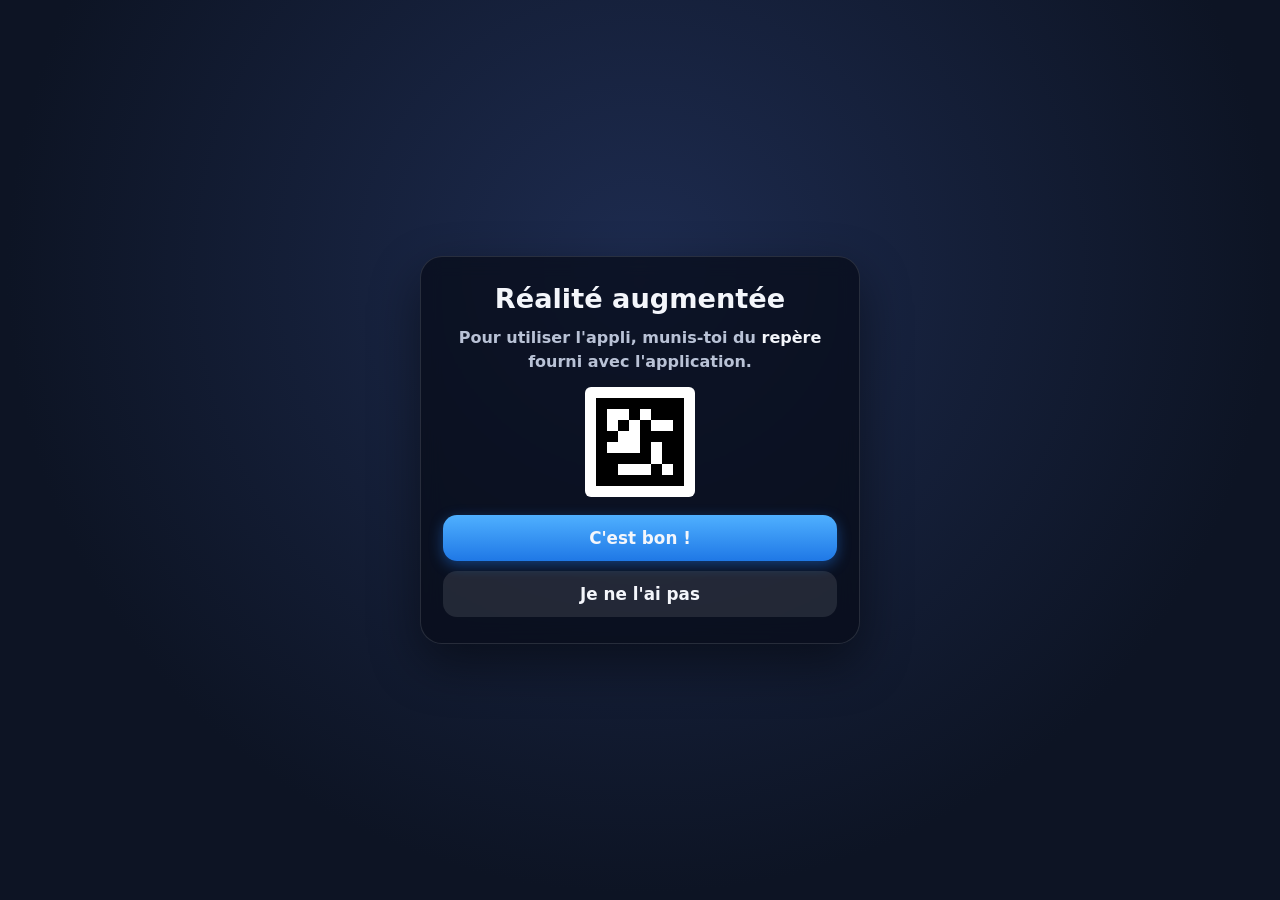
==== index.html @ b296c7d1 "testRealitéV1" ====
<!DOCTYPE html>
<html lang="fr">
<head>
  <meta charset="UTF-8">
  <meta name="viewport" content="width=device-width, initial-scale=1, maximum-scale=1, user-scalable=no, viewport-fit=cover">
  <meta name="theme-color" content="#0d1424">
  <title>Réalité augmentée</title>
  <link rel="stylesheet" href="css/style.css">
  <script type="importmap">{ "imports": { "three": "./lib/three.module.min.js" } }</script>
  <script src="lib/aruco/cv.js"></script>
  <script src="lib/aruco/svd.js"></script>
  <script src="lib/aruco/posit1.js"></script>
  <script src="lib/aruco/aruco.js"></script>
  <script type="module" src="js/app.js"></script>
</head>
<body>

  <!-- ===== Accueil ===== -->
  <section class="screen screen--active" id="screen-home">
    <div class="panel" data-step="welcome">
      <h1>Réalité augmentée</h1>
      <p>Pour utiliser l'appli, munis-toi du <strong>repère</strong> fourni avec l'application.</p>
      <img class="panel__marker" src="repere/repere.png" alt="Le repère : un carré noir et blanc">
      <div class="panel__actions">
        <button class="btn btn--main" data-go="menu">C'est bon !</button>
        <button class="btn" data-step-go="ask">Je ne l'ai pas</button>
      </div>
    </div>

    <div class="panel" data-step="ask" hidden>
      <h2>Pas de repère ?</h2>
      <p>Veux-tu télécharger le repère ?</p>
      <div class="panel__actions">
        <button class="btn btn--main" data-step-go="download">Oui</button>
        <button class="btn" data-step-go="no-download">Non</button>
      </div>
    </div>

    <div class="panel" data-step="download" hidden>
      <h2>Télécharger le repère</h2>
      <div class="panel__actions">
        <a class="btn btn--main" href="repere/repere-a-imprimer.pdf" download>Version à imprimer (PDF)</a>
        <a class="btn" href="repere/repere.png" download>Image (PNG)</a>
      </div>
      <p class="panel__tip">Imprime-le à 100 %, sur papier mat, et pose-le bien à plat.</p>
      <p class="panel__tip"><strong>Astuce :</strong> le repère marche aussi affiché sur un autre écran (le téléphone d'un camarade, un ordinateur…).</p>
      <div class="panel__actions">
        <button class="btn btn--ghost" data-step-go="welcome">Retour</button>
      </div>
    </div>

    <div class="panel" data-step="no-download" hidden>
      <h2>Pas de souci !</h2>
      <p>Demande le repère à ton professeur.</p>
      <p class="panel__tip"><strong>Astuce :</strong> le repère marche aussi affiché sur un autre écran (le téléphone d'un camarade, un ordinateur…).</p>
      <div class="panel__actions">
        <button class="btn btn--ghost" data-step-go="welcome">Retour à l'accueil</button>
      </div>
    </div>
  </section>

  <!-- ===== Choix de la vue ===== -->
  <section class="screen" id="screen-menu">
    <div class="menu">
      <h2>Que veux-tu voir ?</h2>
      <button class="view-btn view-btn--atom" data-view="atom">
        <span class="view-btn__icon" aria-hidden="true">
          <svg viewBox="0 0 64 64"><g fill="none" stroke="currentColor" stroke-width="2.5"><ellipse cx="32" cy="32" rx="28" ry="10"/><ellipse cx="32" cy="32" rx="28" ry="10" transform="rotate(60 32 32)"/><ellipse cx="32" cy="32" rx="28" ry="10" transform="rotate(-60 32 32)"/></g><circle cx="29" cy="30" r="5" fill="#ff2a2a"/><circle cx="35" cy="34" r="5" fill="#1fcf4a"/></svg>
        </span>
        <span class="view-btn__title">Atome</span>
      </button>
      <button class="view-btn view-btn--molecule" data-view="molecule">
        <span class="view-btn__icon" aria-hidden="true">
          <svg viewBox="0 0 64 64"><circle cx="16" cy="22" r="10" fill="#f2f2f2"/><circle cx="48" cy="22" r="10" fill="#f2f2f2"/><circle cx="32" cy="36" r="16" fill="#ff2a2a"/></svg>
        </span>
        <span class="view-btn__title">Molécule</span>
      </button>
      <button class="btn btn--ghost menu__back" data-go="home">← Accueil</button>
    </div>
  </section>

  <!-- ===== Caméra indisponible ===== -->
  <section class="screen" id="screen-camera-error">
    <div class="panel">
      <h2>Caméra indisponible</h2>
      <p id="camera-error-text"></p>
      <div class="panel__actions">
        <button class="btn btn--main" id="camera-retry">Réessayer</button>
        <button class="btn btn--ghost" data-go="menu">Retour au menu</button>
      </div>
    </div>
  </section>

  <!-- ===== Vue en réalité augmentée ===== -->
  <section class="screen screen--ar" id="screen-ar">
    <video class="ar-video" id="ar-video" playsinline muted></video>
    <div class="ar-layer is-hidden" id="ar-layer">
      <canvas class="ar-canvas" id="ar-canvas"></canvas>
      <div class="card" id="ar-card"></div>
    </div>
    <div class="ar-search" id="ar-search">
      <img id="ar-search-img" src="repere/repere.png" alt="">
      <span id="ar-search-text">Montre le repère à la caméra</span>
    </div>
    <div class="ar-top">
      <button class="chip" data-go="menu">← Menu</button>
      <button class="chip" id="camera-switch" hidden>Changer de caméra</button>
    </div>
    <div class="ar-controls" id="ar-controls"></div>
  </section>

</body>
</html>
---- css/style.css ----
:root {
  --bg: #0d1424;
  --ink: #f4f6fb;
  --ink-soft: #b9c2d6;
  --accent: #39a0ff;
  --proton: #ff2a2a;
  --neutron: #1fcf4a;
  --electron: #1e6dff;
  --font: "Segoe UI", system-ui, -apple-system, Roboto, sans-serif;
}

* { box-sizing: border-box; }

html, body {
  margin: 0; height: 100%; overflow: hidden;
  background: var(--bg); color: var(--ink);
  font-family: var(--font); font-weight: 600;
  touch-action: manipulation;              /* pas de zoom au double appui */
  -webkit-user-select: none; user-select: none;
  -webkit-tap-highlight-color: transparent;
  overscroll-behavior: none;
}

button, a.btn { font: inherit; touch-action: manipulation; }

/* ===== Écrans ===== */
.screen {
  position: fixed; inset: 0; display: none;
  align-items: center; justify-content: center;
  padding: 16px;
  background: radial-gradient(ellipse at 50% 30%, #1d2b4f 0%, var(--bg) 70%);
}
.screen--active { display: flex; }

/* ===== Fenêtres (fond sombre transparent) ===== */
.panel {
  width: min(440px, 100%);
  padding: 26px 22px;
  border-radius: 22px;
  background: rgba(8, 12, 24, .72);
  border: 1px solid rgba(255, 255, 255, .12);
  box-shadow: 0 20px 50px rgba(0, 0, 0, .45);
  -webkit-backdrop-filter: blur(10px); backdrop-filter: blur(10px);
  text-align: center;
}
.panel[hidden] { display: none; }
.panel h1, .panel h2 { margin: 0 0 12px; font-weight: 800; }
.panel h1 { font-size: 1.7rem; }
.panel h2 { font-size: 1.35rem; }
.panel p { margin: 0 0 14px; line-height: 1.45; color: var(--ink-soft); }
.panel p strong { color: var(--ink); }
.panel__marker { width: 110px; height: 110px; margin: 4px auto 18px; display: block; border-radius: 6px; }
.panel__tip { font-size: .92rem; }
.panel__actions { display: flex; flex-direction: column; gap: 10px; margin: 6px 0 12px; }
.panel__actions:last-child { margin-bottom: 0; }

.btn {
  display: block; width: 100%;
  padding: 13px 18px; border-radius: 14px; border: none;
  background: rgba(255, 255, 255, .1); color: var(--ink);
  font-size: 1.05rem; font-weight: 700; text-decoration: none; text-align: center;
  cursor: pointer; transition: transform .1s, background .2s;
}
.btn:active { transform: scale(.97); }
.btn--main { background: linear-gradient(180deg, #4fb0ff, #1f78e6); box-shadow: 0 4px 14px rgba(31, 120, 230, .45); }
.btn--ghost { background: transparent; color: var(--ink-soft); }

/* ===== Menu des vues ===== */
.menu { width: min(440px, 100%); display: flex; flex-direction: column; gap: 14px; }
.menu h2 { margin: 0 0 4px; text-align: center; font-size: 1.4rem; font-weight: 800; }
.menu__back { margin-top: 6px; }

.view-btn {
  display: flex; align-items: center; gap: 16px;
  width: 100%; padding: 16px 18px; border-radius: 20px; border: 1px solid rgba(255, 255, 255, .14);
  background: rgba(8, 12, 24, .72); color: var(--ink);
  font-size: 1.3rem; font-weight: 800; text-align: left; cursor: pointer;
  transition: transform .1s;
}
.view-btn:active:not(:disabled) { transform: scale(.97); }
.view-btn__icon { flex: none; width: 56px; height: 56px; color: #8fd4ff; }
.view-btn__icon svg { width: 100%; height: 100%; }
.view-btn--atom { background: linear-gradient(135deg, rgba(30, 109, 255, .35), rgba(8, 12, 24, .72) 70%); }
.view-btn--molecule { background: linear-gradient(135deg, rgba(255, 42, 42, .3), rgba(8, 12, 24, .72) 70%); }
.view-btn--soon { opacity: .55; cursor: default; flex-wrap: wrap; }
.view-btn--soon .view-btn__icon { color: var(--ink-soft); }
.view-btn__soon { margin-left: auto; font-size: .85rem; font-weight: 700; font-style: italic; color: var(--ink-soft); }

/* ===== Vue en réalité augmentée ===== */
.screen--ar { padding: 0; background: #000; }
.ar-video, .ar-layer, .ar-canvas { position: absolute; inset: 0; width: 100%; height: 100%; }
.ar-video { object-fit: cover; }
.ar-layer { transition: opacity .4s; pointer-events: none; }
.ar-layer.is-hidden { opacity: 0; }

.ar-search {
  position: absolute; left: 50%; top: 42%; transform: translate(-50%, -50%);
  display: flex; flex-direction: column; align-items: center; gap: 12px;
  padding: 18px 22px; border-radius: 18px;
  background: rgba(8, 12, 24, .7); text-align: center;
  transition: opacity .3s; pointer-events: none;
}
.ar-search img[hidden] { display: none; }
.ar-search img { width: 64px; height: 64px; border-radius: 4px; animation: search 1.6s ease-in-out infinite; }
.ar-search.is-hidden { opacity: 0; }
@keyframes search { 50% { transform: scale(.85) rotate(-6deg); } }

.ar-top {
  position: absolute; left: 0; right: 0; top: 0;
  display: flex; justify-content: space-between; gap: 8px;
  padding: max(12px, env(safe-area-inset-top)) 12px 0;
}
.chip {
  padding: 9px 14px; border-radius: 999px; border: none;
  background: rgba(8, 12, 24, .7); color: var(--ink);
  font-size: .95rem; font-weight: 700; cursor: pointer;
}
.chip[hidden] { display: none; }

/* Fiche flottante au-dessus de l'atome */
.card {
  position: absolute; left: 0; top: 0;
  min-width: 118px; padding: 8px 14px 9px;
  border-radius: 14px; text-align: center;
  background: rgba(255, 255, 255, .92); color: #14203a;
  box-shadow: 0 6px 18px rgba(0, 0, 0, .35);
  will-change: transform;
}
.card:empty { display: none; }
.card__name { font-size: .95rem; font-weight: 800; white-space: nowrap; }
.card__formula { display: flex; align-items: center; justify-content: center; margin: 2px 0 1px; }
.card__nota { display: flex; flex-direction: column; align-items: flex-end; font-size: .8rem; line-height: 1.05; margin-right: 2px; }
.card__sym { font-size: 2rem; font-weight: 800; line-height: 1; }
.card__charge { align-self: flex-start; font-size: 1rem; font-weight: 800; margin-left: 1px; }
.card__charge--pos { color: #d81f1f; }
.card__charge--neg { color: #1650d8; }
.card__status { font-size: .8rem; font-weight: 700; }
.card__status--ok { color: #1a8a3a; }
.card__status--pos { color: #d81f1f; }
.card__status--neg { color: #1650d8; }
.card__noion { margin-top: 4px; font-size: .95rem; font-weight: 700; font-style: italic; color: #8a93a6; white-space: nowrap; }

/* Formule et nom flottant au-dessus d'une molécule */
.mol-label {
  position: absolute; left: 0; top: 0;
  padding: 6px 12px 7px; border-radius: 12px; text-align: center;
  background: rgba(255, 255, 255, .92); color: #14203a;
  box-shadow: 0 6px 18px rgba(0, 0, 0, .35);
  white-space: nowrap; will-change: transform;
  animation: label-in .3s cubic-bezier(.34, 1.56, .64, 1);
}
.mol-label__formula { font-size: 1.5rem; font-weight: 800; line-height: 1.1; }
.mol-label__name { font-size: .8rem; font-weight: 700; color: #4a5770; }
@keyframes label-in { from { opacity: 0; scale: .6; } }

/* Commandes : ▲ + / nom (nombre) / ▼ − */
.ar-controls {
  position: absolute; left: 0; right: 0; bottom: 0;
  display: flex; justify-content: center; gap: 10px;
  padding: 10px 10px max(14px, env(safe-area-inset-bottom));
  background: linear-gradient(transparent, rgba(0, 0, 0, .45));
}
.ctrl { flex: 1; max-width: 150px; display: flex; flex-direction: column; align-items: center; gap: 6px; }
.ctrl--p { --c: var(--proton); }
.ctrl--n { --c: var(--neutron); }
.ctrl--e { --c: var(--electron); }
.ctrl__label {
  width: 100%; padding: 6px 4px; border-radius: 10px;
  background: rgba(8, 12, 24, .78); border: 2px solid var(--c);
  font-size: .9rem; font-weight: 800; text-align: center; white-space: nowrap;
}
.ctrl__btn {
  position: relative; width: 74px; height: 50px; padding: 0; border: none; cursor: pointer;
  background: linear-gradient(180deg, rgba(255, 255, 255, .45), transparent 55%), var(--c);
  color: #fff; font-size: 1.5rem; font-weight: 900; line-height: 1;
  filter: drop-shadow(0 3px 4px rgba(0, 0, 0, .45));
  transition: transform .08s;
}
.ctrl__btn--up { clip-path: polygon(50% 0, 100% 100%, 0 100%); }
.ctrl__btn--down { clip-path: polygon(0 0, 100% 0, 50% 100%); background: linear-gradient(0deg, rgba(0, 0, 0, .25), transparent 55%), var(--c); }
.ctrl__btn span { position: absolute; left: 0; right: 0; text-shadow: 0 1px 2px rgba(0, 0, 0, .4); }
.ctrl__btn--up span { bottom: 6px; }
.ctrl__btn--down span { top: 4px; }
.ctrl__btn:active:not(:disabled) { transform: scale(.9); }
.ctrl__btn:disabled { opacity: .3; cursor: default; }

@media (max-width: 360px) {
  .ctrl__label { font-size: .78rem; }
  .ctrl__btn { width: 62px; height: 44px; }
}
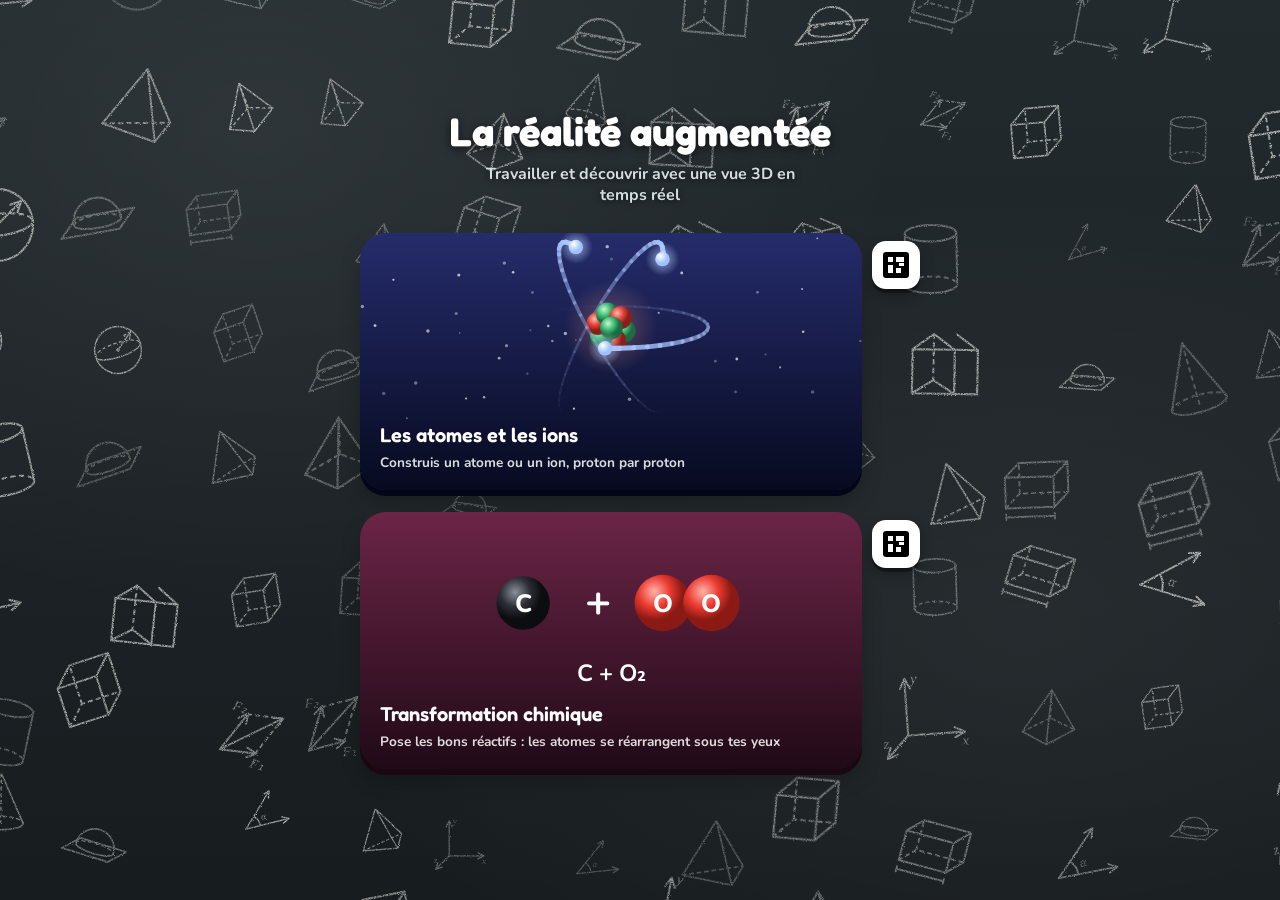
==== commit b1d5ded0: "style" ====
--- a/index.html
+++ b/index.html
@@ -3,8 +3,10 @@
 <head>
   <meta charset="UTF-8">
   <meta name="viewport" content="width=device-width, initial-scale=1, maximum-scale=1, user-scalable=no, viewport-fit=cover">
-  <meta name="theme-color" content="#0d1424">
-  <title>Réalité augmentée</title>
+  <meta name="theme-color" content="#1c2226">
+  <title>La réalité augmentée</title>
+  <link rel="preconnect" href="https://fonts.googleapis.com"><link rel="preconnect" href="https://fonts.gstatic.com" crossorigin>
+  <link href="https://fonts.googleapis.com/css2?family=Fredoka:wght@500;600;700&family=Nunito:wght@600;700;800&display=swap" rel="stylesheet">
   <link rel="stylesheet" href="css/style.css">
   <script type="importmap">{ "imports": { "three": "./lib/three.module.min.js" } }</script>
   <script src="lib/aruco/cv.js"></script>
@@ -12,70 +14,69 @@
   <script src="lib/aruco/posit1.js"></script>
   <script src="lib/aruco/aruco.js"></script>
   <script type="module" src="js/app.js"></script>
+  <script src="js/home.js" defer></script>
 </head>
 <body>
 
-  <!-- ===== Accueil ===== -->
-  <section class="screen screen--active" id="screen-home">
-    <div class="panel" data-step="welcome">
-      <h1>Réalité augmentée</h1>
-      <p>Pour utiliser l'appli, munis-toi du <strong>repère</strong> fourni avec l'application.</p>
-      <img class="panel__marker" src="repere/repere.png" alt="Le repère : un carré noir et blanc">
-      <div class="panel__actions">
-        <button class="btn btn--main" data-go="menu">C'est bon !</button>
-        <button class="btn" data-step-go="ask">Je ne l'ai pas</button>
+  <!-- ===== Accueil : choix du module ===== -->
+  <section class="screen screen--home screen--active" id="screen-home">
+    <div id="home-bg" aria-hidden="true"></div>
+    <div class="home-in">
+      <h1 class="app-title">La réalité augmentée</h1>
+      <p class="app-subtitle">Travailler et découvrir avec une vue 3D en temps réel</p>
+
+      <div class="module">
+      <!-- Module 1 : atome de lithium animé (repris de la carte « tailles » de Diverses Questions Scientifiques) -->
+      <button type="button" class="q-card q-card--atom" data-view="atom">
+        <svg class="q-card__art" viewBox="0 0 320 120" aria-hidden="true">
+          <defs>
+            <radialGradient id="g-p" cx=".35" cy=".3"><stop offset="0" stop-color="#ffb9b0"/><stop offset=".55" stop-color="#e2453b"/><stop offset="1" stop-color="#8a1f1a"/></radialGradient>
+            <radialGradient id="g-n" cx=".35" cy=".3"><stop offset="0" stop-color="#c9f5da"/><stop offset=".55" stop-color="#3fbf74"/><stop offset="1" stop-color="#1c6b42"/></radialGradient>
+            <radialGradient id="g-e" cx=".35" cy=".3"><stop offset="0" stop-color="#fff"/><stop offset="1" stop-color="#9fc2ff"/></radialGradient>
+            <radialGradient id="g-eh"><stop offset="0" stop-color="#bcd4ff" stop-opacity=".7"/><stop offset="1" stop-color="#bcd4ff" stop-opacity="0"/></radialGradient>
+            <radialGradient id="g-nh"><stop offset="0" stop-color="#ff9c84" stop-opacity=".35"/><stop offset="1" stop-color="#ff9c84" stop-opacity="0"/></radialGradient>
+          </defs>
+          <g id="atom-stars" fill="#fff"></g>
+          <g transform="translate(160 60) scale(1.35) translate(-84 -60)">
+            <circle cx="84" cy="60" r="22" fill="url(#g-nh)"/>
+            <g id="orb-back" fill="none" stroke="#a9c6ff" stroke-linecap="round"></g>
+            <g id="el-back"></g>
+            <g><circle cx="90.2" cy="61.7" r="5.4" fill="url(#g-n)"/><circle cx="85.7" cy="66.2" r="5.4" fill="url(#g-p)"/><circle cx="79.5" cy="64.5" r="5.4" fill="url(#g-n)"/><circle cx="77.8" cy="58.3" r="5.4" fill="url(#g-p)"/><circle cx="82.3" cy="53.8" r="5.4" fill="url(#g-n)"/><circle cx="88.5" cy="55.5" r="5.4" fill="url(#g-p)"/><circle cx="84.2" cy="60.4" r="5.4" fill="url(#g-n)"/></g>
+            <g id="orb-front" fill="none" stroke="#a9c6ff" stroke-linecap="round"></g>
+            <g id="el-front"></g>
+          </g>
+        </svg>
+        <span class="q-card__title">Les atomes et les ions</span>
+        <span class="q-card__sub">Construis un atome ou un ion, proton par proton</span>
+      </button>
+        <a class="dl-btn" href="repere/repere-a-imprimer.pdf" download title="Télécharger le repère" aria-label="Télécharger le repère"><svg viewBox="0 0 32 32" aria-hidden="true"><rect x="3" y="3" width="26" height="26" rx="3" fill="#000"/><g fill="#fff"><rect x="8" y="8" width="5" height="5"/><rect x="16" y="8" width="8" height="5"/><rect x="8" y="16" width="5" height="8"/><rect x="16" y="19" width="5" height="5"/><rect x="19" y="14" width="5" height="3"/></g></svg></a>
       </div>
-    </div>
 
-    <div class="panel" data-step="ask" hidden>
-      <h2>Pas de repère ?</h2>
-      <p>Veux-tu télécharger le repère ?</p>
-      <div class="panel__actions">
-        <button class="btn btn--main" data-step-go="download">Oui</button>
-        <button class="btn" data-step-go="no-download">Non</button>
+
+      <div class="module">
+      <!-- Module 2 : CO₂ qui se défait en C + O₂, puis se refait (3 s dans chaque sens) -->
+      <button type="button" class="q-card q-card--reaction" data-view="reaction">
+        <svg class="q-card__art" viewBox="0 0 320 120" aria-hidden="true">
+          <defs>
+            <radialGradient id="g-c" cx=".35" cy=".3"><stop offset="0" stop-color="#8a8f99"/><stop offset=".55" stop-color="#2c2f36"/><stop offset="1" stop-color="#0c0d10"/></radialGradient>
+            <radialGradient id="g-o" cx=".35" cy=".3"><stop offset="0" stop-color="#ffb3ab"/><stop offset=".55" stop-color="#ec3a30"/><stop offset="1" stop-color="#8c1a14"/></radialGradient>
+            <radialGradient id="g-glow"><stop offset="0" stop-color="#ffe2a8" stop-opacity=".45"/><stop offset="1" stop-color="#ffe2a8" stop-opacity="0"/></radialGradient>
+          </defs>
+          <circle id="rx-glow" cx="160" cy="58" r="70" fill="url(#g-glow)" opacity="0"/>
+          <text id="rx-plus" x="152" y="66" fill="#fff" font-size="28" font-weight="700" text-anchor="middle" opacity="0">+</text>
+          <g id="rx-atoms">
+            <g id="rx-c"><circle r="17" fill="url(#g-c)"/><text y="6" fill="#fff" font-size="16" font-weight="800" text-anchor="middle">C</text></g>
+            <g id="rx-o1"><circle r="18" fill="url(#g-o)"/><text y="6" fill="#fff" font-size="16" font-weight="800" text-anchor="middle">O</text></g>
+            <g id="rx-o2"><circle r="18" fill="url(#g-o)"/><text y="6" fill="#fff" font-size="16" font-weight="800" text-anchor="middle">O</text></g>
+          </g>
+          <text id="rx-left" x="160" y="108" fill="#fff" font-size="15" font-weight="700" text-anchor="middle">CO₂</text>
+          <text id="rx-right" x="160" y="108" fill="#fff" font-size="15" font-weight="700" text-anchor="middle" opacity="0">C + O₂</text>
+        </svg>
+        <span class="q-card__title">Transformation chimique</span>
+        <span class="q-card__sub">Pose les bons réactifs : les atomes se réarrangent sous tes yeux</span>
+      </button>
+        <a class="dl-btn" href="repere/reperes-reactifs.pdf" download title="Télécharger les repères des réactifs" aria-label="Télécharger les repères des réactifs"><svg viewBox="0 0 32 32" aria-hidden="true"><rect x="3" y="3" width="26" height="26" rx="3" fill="#000"/><g fill="#fff"><rect x="8" y="8" width="5" height="5"/><rect x="16" y="8" width="8" height="5"/><rect x="8" y="16" width="5" height="8"/><rect x="16" y="19" width="5" height="5"/><rect x="19" y="14" width="5" height="3"/></g></svg></a>
       </div>
-    </div>
-
-    <div class="panel" data-step="download" hidden>
-      <h2>Télécharger le repère</h2>
-      <div class="panel__actions">
-        <a class="btn btn--main" href="repere/repere-a-imprimer.pdf" download>Version à imprimer (PDF)</a>
-        <a class="btn" href="repere/repere.png" download>Image (PNG)</a>
-      </div>
-      <p class="panel__tip">Imprime-le à 100 %, sur papier mat, et pose-le bien à plat.</p>
-      <p class="panel__tip"><strong>Astuce :</strong> le repère marche aussi affiché sur un autre écran (le téléphone d'un camarade, un ordinateur…).</p>
-      <div class="panel__actions">
-        <button class="btn btn--ghost" data-step-go="welcome">Retour</button>
-      </div>
-    </div>
-
-    <div class="panel" data-step="no-download" hidden>
-      <h2>Pas de souci !</h2>
-      <p>Demande le repère à ton professeur.</p>
-      <p class="panel__tip"><strong>Astuce :</strong> le repère marche aussi affiché sur un autre écran (le téléphone d'un camarade, un ordinateur…).</p>
-      <div class="panel__actions">
-        <button class="btn btn--ghost" data-step-go="welcome">Retour à l'accueil</button>
-      </div>
-    </div>
-  </section>
-
-  <!-- ===== Choix de la vue ===== -->
-  <section class="screen" id="screen-menu">
-    <div class="menu">
-      <h2>Que veux-tu voir ?</h2>
-      <button class="view-btn view-btn--atom" data-view="atom">
-        <span class="view-btn__icon" aria-hidden="true">
-          <svg viewBox="0 0 64 64"><g fill="none" stroke="currentColor" stroke-width="2.5"><ellipse cx="32" cy="32" rx="28" ry="10"/><ellipse cx="32" cy="32" rx="28" ry="10" transform="rotate(60 32 32)"/><ellipse cx="32" cy="32" rx="28" ry="10" transform="rotate(-60 32 32)"/></g><circle cx="29" cy="30" r="5" fill="#ff2a2a"/><circle cx="35" cy="34" r="5" fill="#1fcf4a"/></svg>
-        </span>
-        <span class="view-btn__title">Atome</span>
-      </button>
-      <button class="view-btn view-btn--molecule" data-view="molecule">
-        <span class="view-btn__icon" aria-hidden="true">
-          <svg viewBox="0 0 64 64"><circle cx="16" cy="22" r="10" fill="#f2f2f2"/><circle cx="48" cy="22" r="10" fill="#f2f2f2"/><circle cx="32" cy="36" r="16" fill="#ff2a2a"/></svg>
-        </span>
-        <span class="view-btn__title">Molécule</span>
-      </button>
-      <button class="btn btn--ghost menu__back" data-go="home">← Accueil</button>
     </div>
   </section>
 
@@ -86,7 +87,7 @@
       <p id="camera-error-text"></p>
       <div class="panel__actions">
         <button class="btn btn--main" id="camera-retry">Réessayer</button>
-        <button class="btn btn--ghost" data-go="menu">Retour au menu</button>
+        <button class="btn btn--ghost" data-go="home">Retour à l'accueil</button>
       </div>
     </div>
   </section>
@@ -101,9 +102,10 @@
     <div class="ar-search" id="ar-search">
       <img id="ar-search-img" src="repere/repere.png" alt="">
       <span id="ar-search-text">Montre le repère à la caméra</span>
+      <a id="ar-search-link" href="repere/repere-a-imprimer.pdf" download hidden>Pas de repère ? Télécharge-le ici</a>
     </div>
     <div class="ar-top">
-      <button class="chip" data-go="menu">← Menu</button>
+      <button class="chip" data-go="home">← Accueil</button>
       <button class="chip" id="camera-switch" hidden>Changer de caméra</button>
     </div>
     <div class="ar-controls" id="ar-controls"></div>
--- a/css/style.css
+++ b/css/style.css
@@ -3,14 +3,18 @@
   --ink: #f4f6fb;
   --ink-soft: #b9c2d6;
   --accent: #39a0ff;
-  --proton: #ff2a2a;
-  --neutron: #1fcf4a;
-  --electron: #1e6dff;
-  --font: "Segoe UI", system-ui, -apple-system, Roboto, sans-serif;
+  /* pastels des particules, comme dans « Les Bases de la chimie » */
+  --proton: linear-gradient(160deg, #F58A87, #E0554F);
+  --neutron: linear-gradient(160deg, #7ED3A3, #43A874);
+  --electron: linear-gradient(160deg, #8FA9F0, #5677D9);
+  --font-display: 'Fredoka', 'Nunito', system-ui, sans-serif;
+  --font: 'Nunito', system-ui, -apple-system, 'Segoe UI', sans-serif;
+  --radius-lg: 26px;
 }
 
 * { box-sizing: border-box; }
 
+html { -webkit-text-size-adjust: 100%; text-size-adjust: 100%; }   /* pas de texte agrandi en paysage */
 html, body {
   margin: 0; height: 100%; overflow: hidden;
   background: var(--bg); color: var(--ink);
@@ -65,26 +69,50 @@
 .btn--main { background: linear-gradient(180deg, #4fb0ff, #1f78e6); box-shadow: 0 4px 14px rgba(31, 120, 230, .45); }
 .btn--ghost { background: transparent; color: var(--ink-soft); }
 
-/* ===== Menu des vues ===== */
-.menu { width: min(440px, 100%); display: flex; flex-direction: column; gap: 14px; }
-.menu h2 { margin: 0 0 4px; text-align: center; font-size: 1.4rem; font-weight: 800; }
-.menu__back { margin-top: 6px; }
-
-.view-btn {
-  display: flex; align-items: center; gap: 16px;
-  width: 100%; padding: 16px 18px; border-radius: 20px; border: 1px solid rgba(255, 255, 255, .14);
-  background: rgba(8, 12, 24, .72); color: var(--ink);
-  font-size: 1.3rem; font-weight: 800; text-align: left; cursor: pointer;
-  transition: transform .1s;
-}
-.view-btn:active:not(:disabled) { transform: scale(.97); }
-.view-btn__icon { flex: none; width: 56px; height: 56px; color: #8fd4ff; }
-.view-btn__icon svg { width: 100%; height: 100%; }
-.view-btn--atom { background: linear-gradient(135deg, rgba(30, 109, 255, .35), rgba(8, 12, 24, .72) 70%); }
-.view-btn--molecule { background: linear-gradient(135deg, rgba(255, 42, 42, .3), rgba(8, 12, 24, .72) 70%); }
-.view-btn--soon { opacity: .55; cursor: default; flex-wrap: wrap; }
-.view-btn--soon .view-btn__icon { color: var(--ink-soft); }
-.view-btn__soon { margin-left: auto; font-size: .85rem; font-weight: 700; font-style: italic; color: var(--ink-soft); }
+/* ===== Accueil (même présentation que les autres applis) : tableau noir couvert de figures à la craie, une carte par module ===== */
+.screen--home {
+  align-items: flex-start; overflow: auto;
+  padding: calc(18px + env(safe-area-inset-top, 0px)) 16px calc(32px + env(safe-area-inset-bottom, 0px));
+  background:
+    radial-gradient(ellipse at 20% 15%, rgba(255, 255, 255, .06), transparent 45%),
+    radial-gradient(ellipse at 80% 70%, rgba(255, 255, 255, .05), transparent 50%),
+    linear-gradient(180deg, #232a2e, #171c1f);
+  -webkit-user-select: none; user-select: none;
+}
+#home-bg { position: fixed; inset: 0; overflow: hidden; pointer-events: none; }
+#home-bg svg { display: block; }
+#home-bg .v { marker-end: url(#arrow); }
+#home-bg text { fill: #f4f4ee; stroke: none; font: italic 15px Georgia, 'Times New Roman', serif; }
+.home-in { position: relative; width: 100%; max-width: 560px; margin: auto 0; }
+.app-title {
+  font-family: var(--font-display); font-weight: 700; font-size: clamp(1.8rem, 7vw, 2.5rem); line-height: 1.12;
+  text-align: center; margin: 14px 0 10px; color: #fff; text-shadow: 0 2px 10px rgba(0, 0, 0, .6);
+}
+.app-subtitle { text-align: center; color: #D5DDE2; font-weight: 700; font-size: 1rem; line-height: 1.35; margin: 0 auto 26px; max-width: 34ch; text-shadow: 0 1px 6px rgba(0, 0, 0, .7); }
+/* Un module = sa carte + à côté, un petit bouton pour télécharger ses repères */
+.module { display: flex; align-items: flex-start; gap: 10px; margin: 0 0 22px; }
+.module .q-card { flex: 1; min-width: 0; margin: 0; }
+.dl-btn {
+  flex: none; display: grid; place-items: center; width: 48px; height: 48px; margin-top: 8px;
+  border-radius: 14px; background: #fff; box-shadow: 0 4px 0 rgba(0, 0, 0, .35), 0 6px 14px rgba(0, 0, 0, .3);
+  transition: transform .12s, box-shadow .12s;
+}
+.dl-btn svg { width: 32px; height: 32px; }
+.dl-btn:active { transform: translateY(3px); box-shadow: 0 1px 0 rgba(0, 0, 0, .35), 0 3px 8px rgba(0, 0, 0, .3); }
+.dl-btn:focus-visible { outline: 3px solid #fff; outline-offset: 3px; }
+.q-card {
+  display: flex; flex-direction: column; align-items: stretch; width: 100%; margin: 0 0 22px; padding: 0 0 18px;
+  border: none; border-radius: var(--radius-lg); overflow: hidden; text-align: left; color: #fff; cursor: pointer;
+  font-family: var(--font); box-shadow: 0 6px 0 var(--c-dark), 0 12px 20px rgba(0, 0, 0, .22);
+  transition: transform .12s, box-shadow .12s;
+}
+.q-card:active { transform: translateY(4px); box-shadow: 0 2px 0 var(--c-dark), 0 6px 12px rgba(0, 0, 0, .22); }
+.q-card:focus-visible { outline: 3px solid #1F2D6B; outline-offset: 3px; }
+.q-card__art { display: block; width: 100%; height: auto; }
+.q-card__title { padding: 2px 20px 0; font-family: var(--font-display); font-size: 1.25rem; font-weight: 600; line-height: 1.2; }
+.q-card__sub { padding: 6px 20px 0; font-size: .85rem; font-weight: 700; opacity: .85; }
+.q-card--atom { --c-dark: #04051a; background: linear-gradient(180deg, #252c6b, #070a1f); }
+.q-card--reaction { --c-dark: #1a0710; background: linear-gradient(180deg, #6b2546, #200a17); }
 
 /* ===== Vue en réalité augmentée ===== */
 .screen--ar { padding: 0; background: #000; }
@@ -100,7 +128,9 @@
   background: rgba(8, 12, 24, .7); text-align: center;
   transition: opacity .3s; pointer-events: none;
 }
-.ar-search img[hidden] { display: none; }
+.ar-search img[hidden], .ar-search a[hidden] { display: none; }
+.ar-search a { pointer-events: auto; color: #9fd0ff; font-size: .9rem; font-weight: 700; }
+.ar-search.is-hidden a { pointer-events: none; }
 .ar-search img { width: 64px; height: 64px; border-radius: 4px; animation: search 1.6s ease-in-out infinite; }
 .ar-search.is-hidden { opacity: 0; }
 @keyframes search { 50% { transform: scale(.85) rotate(-6deg); } }
@@ -108,10 +138,11 @@
 .ar-top {
   position: absolute; left: 0; right: 0; top: 0;
   display: flex; justify-content: space-between; gap: 8px;
-  padding: max(12px, env(safe-area-inset-top)) 12px 0;
+  /* un peu plus bas que le bord : la barre repliée du navigateur capte les touchers tout en haut */
+  padding: calc(max(12px, env(safe-area-inset-top)) + 10px) 12px 0;
 }
 .chip {
-  padding: 9px 14px; border-radius: 999px; border: none;
+  padding: 11px 16px; border-radius: 999px; border: none;
   background: rgba(8, 12, 24, .7); color: var(--ink);
   font-size: .95rem; font-weight: 700; cursor: pointer;
 }
@@ -140,6 +171,16 @@
 .card__status--neg { color: #1650d8; }
 .card__noion { margin-top: 4px; font-size: .95rem; font-weight: 700; font-style: italic; color: #8a93a6; white-space: nowrap; }
 
+/* Message du mode libre (module Transformation chimique) */
+.ar-hint {
+  position: absolute; left: 50%; bottom: max(24px, env(safe-area-inset-bottom));
+  transform: translateX(-50%); width: max-content; max-width: calc(100% - 32px);
+  padding: 9px 14px; border-radius: 14px; text-align: center;
+  background: rgba(8, 12, 24, .72); color: var(--ink); font-size: .85rem;
+}
+.ar-hint[hidden] { display: none; }
+.screen--ar { touch-action: none; }   /* glisser le doigt fait tourner la molécule, pas la page */
+
 /* Formule et nom flottant au-dessus d'une molécule */
 .mol-label {
   position: absolute; left: 0; top: 0;
@@ -151,7 +192,23 @@
 }
 .mol-label__formula { font-size: 1.5rem; font-weight: 800; line-height: 1.1; }
 .mol-label__name { font-size: .8rem; font-weight: 700; color: #4a5770; }
+.mol-label[hidden] { display: none; }
+.mol-label--small { padding: 3px 9px 4px; border-radius: 9px; font-size: 1rem; font-weight: 800; background: rgba(255, 255, 255, .85); }
 @keyframes label-in { from { opacity: 0; scale: .6; } }
+
+/* Bandeau du module « Transformation chimique » */
+.rx-banner {
+  position: absolute; left: 50%; top: calc(max(12px, env(safe-area-inset-top)) + 64px);
+  transform: translateX(-50%); width: max-content; max-width: calc(100% - 32px);
+  padding: 10px 18px; border-radius: 16px; text-align: center;
+  font-family: var(--font-display); font-size: 1.15rem; font-weight: 600; color: #fff;
+  box-shadow: 0 4px 0 rgba(0, 0, 0, .2), 0 8px 18px rgba(0, 0, 0, .3);
+  animation: label-in .35s cubic-bezier(.34, 1.56, .64, 1);
+}
+.rx-banner[hidden] { display: none; }
+.rx-banner--ok { background: linear-gradient(160deg, #7ED3A3, #3E9F6C); }
+.rx-banner--ko { background: linear-gradient(160deg, #F58A87, #D2443E); }
+.rx-banner--info { background: rgba(8, 12, 24, .72); font-family: var(--font); font-size: .95rem; font-weight: 700; }
 
 /* Commandes : ▲ + / nom (nombre) / ▼ − */
 .ar-controls {
@@ -164,21 +221,23 @@
 .ctrl--p { --c: var(--proton); }
 .ctrl--n { --c: var(--neutron); }
 .ctrl--e { --c: var(--electron); }
+/* boutons pastel arrondis, comme les boutons « + Proton » de « Les Bases de la chimie » */
 .ctrl__label {
-  width: 100%; padding: 6px 4px; border-radius: 10px;
-  background: rgba(8, 12, 24, .78); border: 2px solid var(--c);
-  font-size: .9rem; font-weight: 800; text-align: center; white-space: nowrap;
+  width: 100%; padding: 8px 4px; border-radius: 999px;
+  background: var(--c); color: #fff;
+  font-size: .92rem; font-weight: 800; text-align: center; white-space: nowrap;
+  box-shadow: 0 4px 0 rgba(0, 0, 0, .2); text-shadow: 0 1px 1px rgba(0, 0, 0, .2);
 }
 .ctrl__btn {
-  position: relative; width: 74px; height: 50px; padding: 0; border: none; cursor: pointer;
-  background: linear-gradient(180deg, rgba(255, 255, 255, .45), transparent 55%), var(--c);
-  color: #fff; font-size: 1.5rem; font-weight: 900; line-height: 1;
-  filter: drop-shadow(0 3px 4px rgba(0, 0, 0, .45));
+  position: relative; width: 74px; height: 48px; padding: 0; border: none; cursor: pointer;
+  background: linear-gradient(180deg, rgba(255, 255, 255, .3), transparent 60%), var(--c);
+  color: #fff; font-size: 1.5rem; font-weight: 800; line-height: 1;
+  filter: drop-shadow(0 3px 0 rgba(0, 0, 0, .2));
   transition: transform .08s;
 }
-.ctrl__btn--up { clip-path: polygon(50% 0, 100% 100%, 0 100%); }
-.ctrl__btn--down { clip-path: polygon(0 0, 100% 0, 50% 100%); background: linear-gradient(0deg, rgba(0, 0, 0, .25), transparent 55%), var(--c); }
-.ctrl__btn span { position: absolute; left: 0; right: 0; text-shadow: 0 1px 2px rgba(0, 0, 0, .4); }
+.ctrl__btn--up { clip-path: polygon(50% 0, 100% 100%, 0 100%); border-radius: 0; }
+.ctrl__btn--down { clip-path: polygon(0 0, 100% 0, 50% 100%); }
+.ctrl__btn span { position: absolute; left: 0; right: 0; text-shadow: 0 1px 1px rgba(0, 0, 0, .25); }
 .ctrl__btn--up span { bottom: 6px; }
 .ctrl__btn--down span { top: 4px; }
 .ctrl__btn:active:not(:disabled) { transform: scale(.9); }
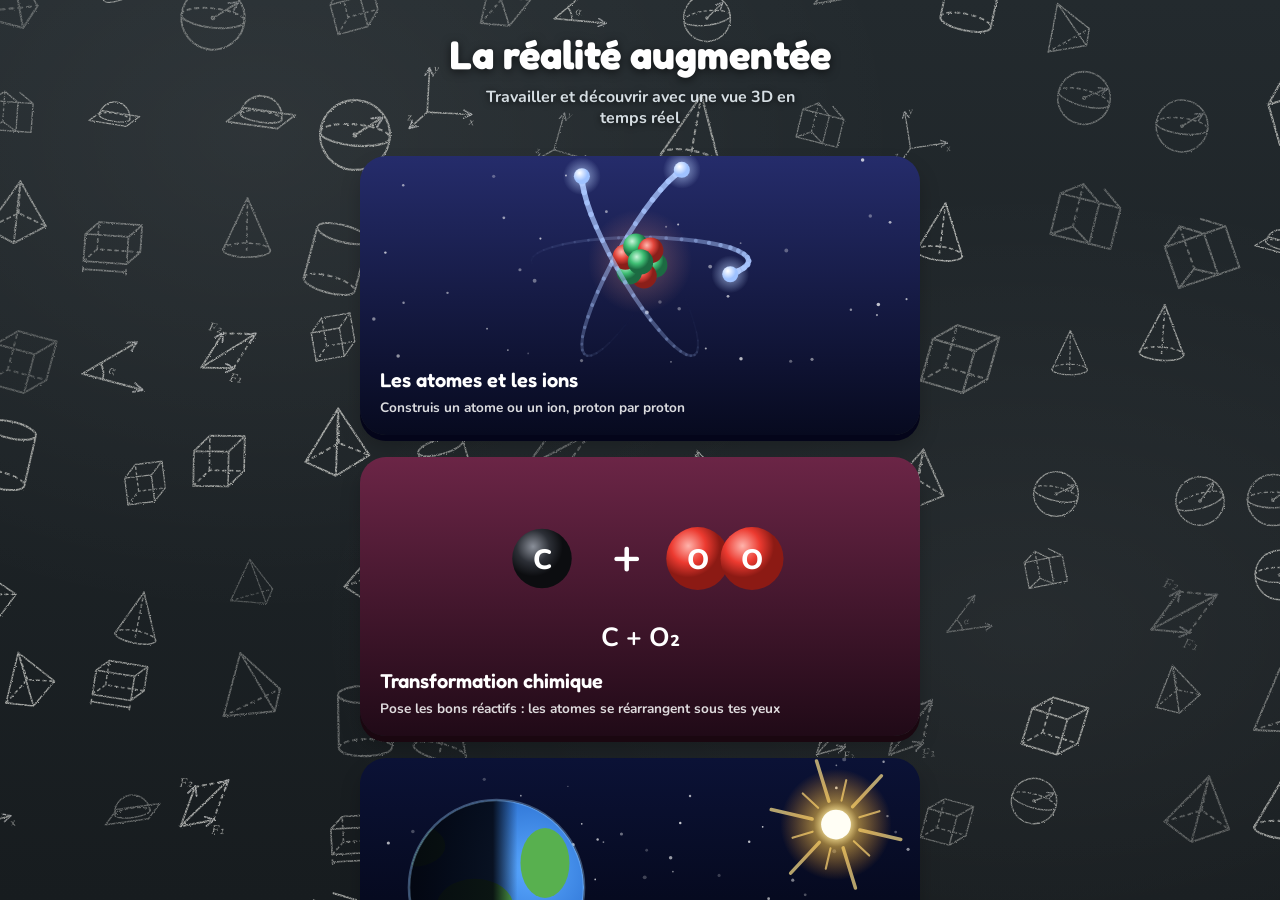
==== commit 77fc4b87: "3D" ====
--- a/index.html
+++ b/index.html
@@ -49,7 +49,6 @@
         <span class="q-card__title">Les atomes et les ions</span>
         <span class="q-card__sub">Construis un atome ou un ion, proton par proton</span>
       </button>
-        <a class="dl-btn" href="repere/repere-a-imprimer.pdf" download title="Télécharger le repère" aria-label="Télécharger le repère"><svg viewBox="0 0 32 32" aria-hidden="true"><rect x="3" y="3" width="26" height="26" rx="3" fill="#000"/><g fill="#fff"><rect x="8" y="8" width="5" height="5"/><rect x="16" y="8" width="8" height="5"/><rect x="8" y="16" width="5" height="8"/><rect x="16" y="19" width="5" height="5"/><rect x="19" y="14" width="5" height="3"/></g></svg></a>
       </div>
 
 
@@ -75,7 +74,47 @@
         <span class="q-card__title">Transformation chimique</span>
         <span class="q-card__sub">Pose les bons réactifs : les atomes se réarrangent sous tes yeux</span>
       </button>
-        <a class="dl-btn" href="repere/reperes-reactifs.pdf" download title="Télécharger les repères des réactifs" aria-label="Télécharger les repères des réactifs"><svg viewBox="0 0 32 32" aria-hidden="true"><rect x="3" y="3" width="26" height="26" rx="3" fill="#000"/><g fill="#fff"><rect x="8" y="8" width="5" height="5"/><rect x="16" y="8" width="8" height="5"/><rect x="8" y="16" width="5" height="8"/><rect x="16" y="19" width="5" height="5"/><rect x="19" y="14" width="5" height="3"/></g></svg></a>
+      </div>
+
+      <!-- Module 3 : la Terre au premier plan, éclairée seulement côté Soleil ; le Soleil brille au loin à droite -->
+      <div class="module">
+      <button type="button" class="q-card q-card--sky" data-view="sky">
+        <svg class="q-card__art" viewBox="0 0 320 120" aria-hidden="true">
+          <defs>
+            <radialGradient id="g-sun" cx=".5" cy=".5" r=".5"><stop offset="0" stop-color="#fffdf0"/><stop offset=".18" stop-color="#fff2b0"/><stop offset=".4" stop-color="#ffc94d" stop-opacity=".55"/><stop offset="1" stop-color="#ff9a1f" stop-opacity="0"/></radialGradient>
+            <radialGradient id="g-ocean" cx=".7" cy=".4" r=".8"><stop offset="0" stop-color="#5aa8ff"/><stop offset=".6" stop-color="#2a6fd0"/><stop offset="1" stop-color="#143c80"/></radialGradient>
+            <linearGradient id="g-night" x1="0" y1="0" x2="1" y2="0"><stop offset="0" stop-color="#02040c" stop-opacity=".96"/><stop offset=".48" stop-color="#02040c" stop-opacity=".9"/><stop offset=".62" stop-color="#02040c" stop-opacity="0"/></linearGradient>
+            <clipPath id="c-earth"><circle cx="78" cy="74" r="50"/></clipPath>
+          </defs>
+          <g id="sky-stars" fill="#fff"></g>
+          <g id="sun-rays" transform="translate(272 38)" stroke="#ffe38a" stroke-linecap="round" opacity=".7"></g>
+          <circle id="sun-glow" cx="272" cy="38" r="34" fill="url(#g-sun)"/>
+          <circle cx="272" cy="38" r="8.5" fill="#fffef5"/>
+          <g clip-path="url(#c-earth)">
+            <circle cx="78" cy="74" r="50" fill="url(#g-ocean)"/>
+            <g id="earth-land" fill="#58b04f"></g>
+            <circle cx="78" cy="74" r="50" fill="url(#g-night)"/>
+          </g>
+          <circle cx="78" cy="74" r="50" fill="none" stroke="#9fd0ff" stroke-opacity=".35" stroke-width="1.5"/>
+        </svg>
+        <span class="q-card__title">Système Soleil/Terre/Lune</span>
+        <span class="q-card__sub">Les phases de la Lune et les éclipses</span>
+      </button>
+      </div>
+
+      <!-- Module 4 : voiture vue de dessus qui laisse ses clichés derrière elle, puis tout s'efface en fondu -->
+      <div class="module">
+      <button type="button" class="q-card q-card--chrono" data-view="chrono">
+        <svg class="q-card__art" viewBox="0 0 320 120" aria-hidden="true">
+          <rect x="0" y="40" width="320" height="44" fill="#3a4148"/>
+          <path d="M0 41H320M0 83H320" stroke="#e8e8e8" stroke-width="2"/>
+          <path d="M0 62H320" stroke="#f2d84b" stroke-width="2" stroke-dasharray="14 10"/>
+          <g id="chrono-ghosts"></g>
+          <g id="chrono-car"></g>
+        </svg>
+        <span class="q-card__title">Chronophotographie</span>
+        <span class="q-card__sub">Les positions d'un objet à intervalles de temps réguliers</span>
+      </button>
       </div>
     </div>
   </section>
@@ -102,13 +141,27 @@
     <div class="ar-search" id="ar-search">
       <img id="ar-search-img" src="repere/repere.png" alt="">
       <span id="ar-search-text">Montre le repère à la caméra</span>
-      <a id="ar-search-link" href="repere/repere-a-imprimer.pdf" download hidden>Pas de repère ? Télécharge-le ici</a>
+      <button type="button" class="ar-search__link" id="ar-search-link">Pas de repère ? Affiche-le ici</button>
     </div>
     <div class="ar-top">
       <button class="chip" data-go="home">← Accueil</button>
       <button class="chip" id="camera-switch" hidden>Changer de caméra</button>
     </div>
     <div class="ar-controls" id="ar-controls"></div>
+
+    <!-- Repères à montrer ou à imprimer : fenêtre dans l'appli, avec de quoi la fermer -->
+    <div class="marker-viewer" id="marker-viewer" hidden>
+      <div class="marker-viewer__box">
+        <div class="marker-viewer__head">
+          <h2 id="mv-title"></h2>
+          <button type="button" class="marker-viewer__close" id="mv-close" aria-label="Fermer">✕</button>
+        </div>
+        <p class="marker-viewer__tip" id="mv-tip"></p>
+        <div class="marker-viewer__pages" id="mv-pages"></div>
+        <a class="btn btn--main" id="mv-pdf" target="_blank" rel="noopener">Ouvrir le PDF à imprimer</a>
+        <button type="button" class="btn btn--ghost" id="mv-back">Fermer</button>
+      </div>
+    </div>
   </section>
 
 </body>
--- a/css/style.css
+++ b/css/style.css
@@ -89,17 +89,9 @@
   text-align: center; margin: 14px 0 10px; color: #fff; text-shadow: 0 2px 10px rgba(0, 0, 0, .6);
 }
 .app-subtitle { text-align: center; color: #D5DDE2; font-weight: 700; font-size: 1rem; line-height: 1.35; margin: 0 auto 26px; max-width: 34ch; text-shadow: 0 1px 6px rgba(0, 0, 0, .7); }
-/* Un module = sa carte + à côté, un petit bouton pour télécharger ses repères */
-.module { display: flex; align-items: flex-start; gap: 10px; margin: 0 0 22px; }
-.module .q-card { flex: 1; min-width: 0; margin: 0; }
-.dl-btn {
-  flex: none; display: grid; place-items: center; width: 48px; height: 48px; margin-top: 8px;
-  border-radius: 14px; background: #fff; box-shadow: 0 4px 0 rgba(0, 0, 0, .35), 0 6px 14px rgba(0, 0, 0, .3);
-  transition: transform .12s, box-shadow .12s;
-}
-.dl-btn svg { width: 32px; height: 32px; }
-.dl-btn:active { transform: translateY(3px); box-shadow: 0 1px 0 rgba(0, 0, 0, .35), 0 3px 8px rgba(0, 0, 0, .3); }
-.dl-btn:focus-visible { outline: 3px solid #fff; outline-offset: 3px; }
+/* Un module = sa carte (les repères se proposent à l'ouverture du module) */
+.module { margin: 0 0 22px; }
+.module .q-card { margin: 0; }
 .q-card {
   display: flex; flex-direction: column; align-items: stretch; width: 100%; margin: 0 0 22px; padding: 0 0 18px;
   border: none; border-radius: var(--radius-lg); overflow: hidden; text-align: left; color: #fff; cursor: pointer;
@@ -113,6 +105,8 @@
 .q-card__sub { padding: 6px 20px 0; font-size: .85rem; font-weight: 700; opacity: .85; }
 .q-card--atom { --c-dark: #04051a; background: linear-gradient(180deg, #252c6b, #070a1f); }
 .q-card--reaction { --c-dark: #1a0710; background: linear-gradient(180deg, #6b2546, #200a17); }
+.q-card--sky { --c-dark: #000005; background: linear-gradient(180deg, #0b1236, #01020a); }
+.q-card--chrono { --c-dark: #0b1a14; background: linear-gradient(180deg, #2c5a48, #0f2219); }
 
 /* ===== Vue en réalité augmentée ===== */
 .screen--ar { padding: 0; background: #000; }
@@ -128,9 +122,34 @@
   background: rgba(8, 12, 24, .7); text-align: center;
   transition: opacity .3s; pointer-events: none;
 }
-.ar-search img[hidden], .ar-search a[hidden] { display: none; }
-.ar-search a { pointer-events: auto; color: #9fd0ff; font-size: .9rem; font-weight: 700; }
-.ar-search.is-hidden a { pointer-events: none; }
+.ar-search img[hidden], .ar-search__link[hidden] { display: none; }
+.ar-search__link {
+  pointer-events: auto; border: none; background: none; padding: 4px; cursor: pointer;
+  color: #9fd0ff; font-size: .9rem; font-weight: 700; text-decoration: underline;
+}
+.ar-search.is-hidden .ar-search__link { pointer-events: none; }
+
+/* Fenêtre des repères : à viser sur un autre écran, ou à imprimer (le PDF s'ouvre dans un nouvel onglet) */
+.marker-viewer {
+  position: absolute; inset: 0; z-index: 6; display: flex; align-items: center; justify-content: center;
+  padding: 16px; background: rgba(0, 0, 0, .6); touch-action: pan-y;
+}
+.marker-viewer[hidden] { display: none; }
+.marker-viewer__box {
+  width: min(460px, 100%); max-height: calc(100% - 16px); overflow-y: auto;
+  display: flex; flex-direction: column; gap: 10px;
+  padding: 16px 16px 12px; border-radius: 22px; background: #fff; color: #1d2433; text-align: center;
+  box-shadow: 0 20px 50px rgba(0, 0, 0, .45); animation: label-in .3s cubic-bezier(.34, 1.56, .64, 1);
+}
+.marker-viewer__head { display: flex; align-items: center; justify-content: space-between; gap: 10px; }
+.marker-viewer__head h2 { margin: 0; font-family: var(--font-display); font-size: 1.3rem; font-weight: 600; text-align: left; }
+.marker-viewer__close {
+  flex: none; width: 40px; height: 40px; border: none; border-radius: 50%; cursor: pointer;
+  background: #EEF0F4; color: #1d2433; font-size: 1.1rem; font-weight: 800;
+}
+.marker-viewer__tip { margin: 0; font-size: .88rem; color: #566074; }
+.marker-viewer__pages img { display: block; width: 100%; height: auto; border: 1px solid #e3e6ec; border-radius: 6px; background: #fff; }
+.marker-viewer .btn--ghost { color: #566074; }
 .ar-search img { width: 64px; height: 64px; border-radius: 4px; animation: search 1.6s ease-in-out infinite; }
 .ar-search.is-hidden { opacity: 0; }
 @keyframes search { 50% { transform: scale(.85) rotate(-6deg); } }
@@ -208,6 +227,64 @@
 .rx-banner[hidden] { display: none; }
 .rx-banner--ok { background: linear-gradient(160deg, #7ED3A3, #3E9F6C); }
 .rx-banner--ko { background: linear-gradient(160deg, #F58A87, #D2443E); }
+/* Panneau de réglages (modules Soleil/Terre/Lune et Chronophotographie) */
+.ctl-panel {
+  width: min(520px, 100%); display: flex; flex-direction: column; gap: 8px;
+  padding: 10px 12px; border-radius: 18px; background: rgba(8, 12, 24, .72);
+}
+.ctl-row { display: flex; flex-wrap: wrap; justify-content: center; gap: 6px; }
+.opt {
+  padding: 8px 14px; border: none; border-radius: 999px; cursor: pointer;
+  background: rgba(255, 255, 255, .14); color: #fff; font-size: .9rem; font-weight: 800; white-space: nowrap;
+  box-shadow: 0 3px 0 rgba(0, 0, 0, .25);
+}
+.opt--small { padding: 6px 11px; font-size: .8rem; }
+.opt--on { background: linear-gradient(160deg, #8FA9F0, #5677D9); }
+.opt--play { background: linear-gradient(160deg, #FFD27A, #E8A33A); color: #3a2400; min-width: 98px; }
+.opt:active { transform: translateY(2px); box-shadow: 0 1px 0 rgba(0, 0, 0, .25); }
+.ctl-slider { flex: 1; min-width: 180px; display: flex; flex-direction: column; gap: 2px; font-size: .82rem; font-weight: 700; color: #dfe6f2; text-align: center; }
+.ctl-slider input { width: 100%; accent-color: #8FA9F0; }
+.ctl-note { font-size: .75rem; font-weight: 700; color: #b9c2d6; text-align: center; }
+
+/* Médaillon « Vue depuis la Terre » (phases de la Lune) */
+.moon-inset {
+  position: absolute; right: 12px; top: calc(max(12px, env(safe-area-inset-top)) + 64px);
+  width: 124px; padding: 8px 8px 9px; border-radius: 16px; text-align: center;
+  background: rgba(8, 12, 24, .78); color: #fff; pointer-events: none;
+}
+.moon-inset canvas { display: block; width: 108px; height: 108px; }
+.moon-inset__title { font-size: .7rem; font-weight: 700; color: #b9c2d6; }
+.moon-inset__name { font-size: .82rem; font-weight: 800; line-height: 1.15; }
+
+/* Bouton « Réactions possibles » et sa fenêtre (réactifs seulement, sans coefficients ni produits) */
+.rx-catalog-btn {
+  position: absolute; left: 50%; bottom: max(18px, env(safe-area-inset-bottom)); transform: translateX(-50%);
+  padding: 12px 20px; font-size: 1rem; font-weight: 800; color: #fff; white-space: nowrap;
+  background: linear-gradient(160deg, #F0A0C0, #C2557F); box-shadow: 0 4px 0 rgba(0, 0, 0, .25);
+}
+.rx-catalog-btn:active { transform: translate(-50%, 2px); box-shadow: 0 2px 0 rgba(0, 0, 0, .25); }
+.screen--ar .ar-hint { bottom: calc(max(18px, env(safe-area-inset-bottom)) + 58px); }
+.rx-catalog {
+  position: absolute; inset: 0; z-index: 5; display: flex; align-items: center; justify-content: center;
+  padding: 16px; background: rgba(0, 0, 0, .55); touch-action: pan-y;
+}
+.rx-catalog[hidden] { display: none; }
+.rx-catalog__box {
+  width: min(440px, 100%); max-height: calc(100% - 20px); overflow-y: auto;
+  padding: 22px 18px 18px; border-radius: 22px; background: #fff; color: #1d2433; text-align: center;
+  box-shadow: 0 20px 50px rgba(0, 0, 0, .45); animation: label-in .3s cubic-bezier(.34, 1.56, .64, 1);
+}
+.rx-catalog__box h2 { margin: 0 0 6px; font-family: var(--font-display); font-size: 1.35rem; font-weight: 600; color: #7A2448; }
+.rx-catalog__box p { margin: 0 0 14px; font-size: .9rem; color: #566074; }
+.rx-catalog__box ul { list-style: none; margin: 0 0 16px; padding: 0; display: flex; flex-direction: column; gap: 8px; }
+.rx-catalog__box li {
+  display: flex; align-items: center; justify-content: center; gap: 10px;
+  padding: 8px 10px; border-radius: 14px; background: #F6EEF2;
+}
+.rx-catalog__sp { display: flex; flex-direction: column; align-items: center; min-width: 96px; }
+.rx-catalog__sp b { font-size: 1.3rem; font-weight: 800; line-height: 1.1; }
+.rx-catalog__sp small { font-size: .75rem; font-weight: 700; color: #6a7386; }
+.rx-catalog__plus { font-size: 1.3rem; font-weight: 800; color: #C2557F; }
 .rx-banner--info { background: rgba(8, 12, 24, .72); font-family: var(--font); font-size: .95rem; font-weight: 700; }
 
 /* Commandes : ▲ + / nom (nombre) / ▼ − */
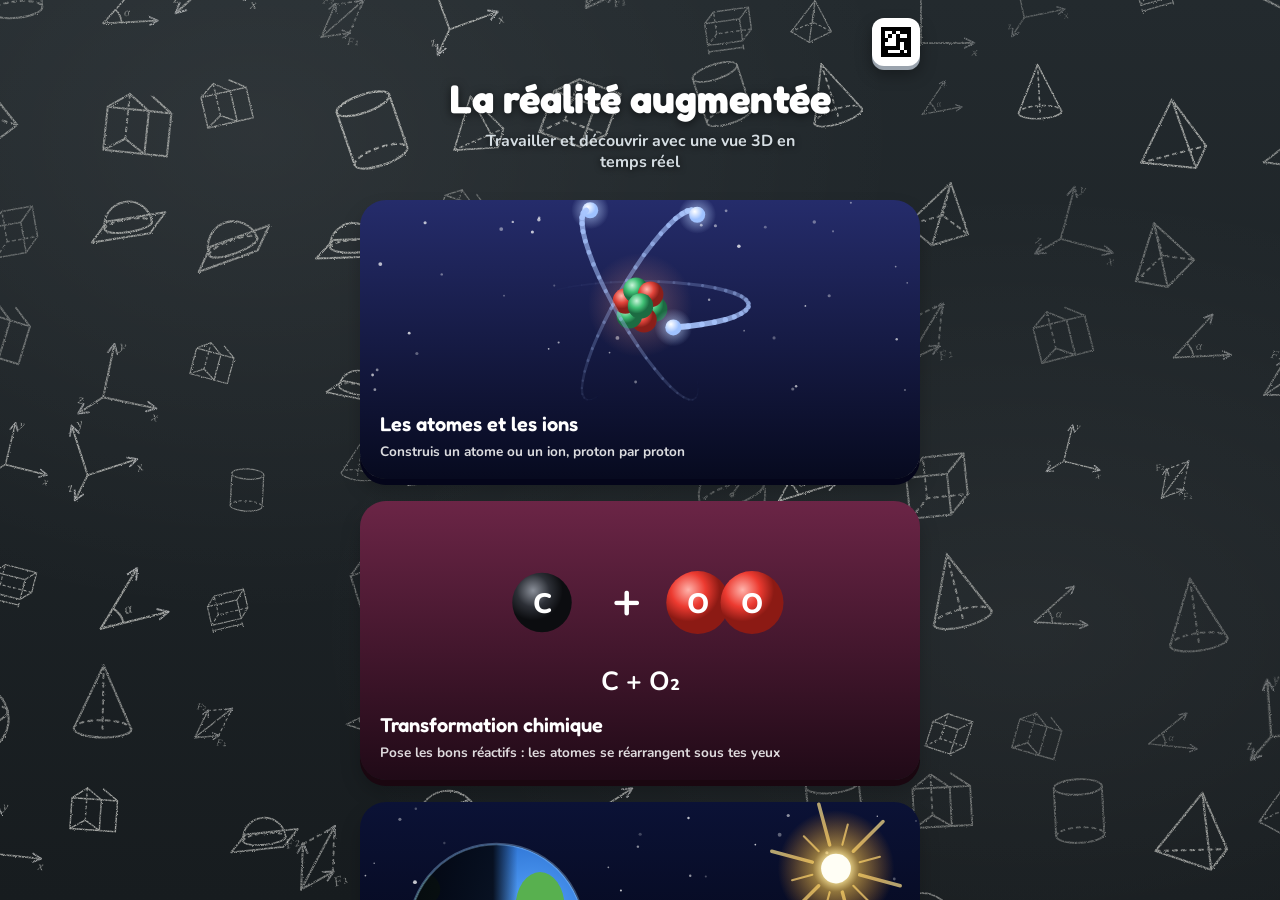
==== commit 120bddef: "Bouton repère à l'accueil (afficher / télécharger le PDF), repère dessiné en SVG, moins de faux repè" ====
--- a/index.html
+++ b/index.html
@@ -7,21 +7,51 @@
   <title>La réalité augmentée</title>
   <link rel="preconnect" href="https://fonts.googleapis.com"><link rel="preconnect" href="https://fonts.gstatic.com" crossorigin>
   <link href="https://fonts.googleapis.com/css2?family=Fredoka:wght@500;600;700&family=Nunito:wght@600;700;800&display=swap" rel="stylesheet">
-  <link rel="stylesheet" href="css/style.css">
+  <!-- ?v= : à changer après une modification, pour que les téléphones ne gardent pas l'ancienne version en cache -->
+  <link rel="stylesheet" href="css/style.css?v=3">
   <script type="importmap">{ "imports": { "three": "./lib/three.module.min.js" } }</script>
   <script src="lib/aruco/cv.js"></script>
   <script src="lib/aruco/svd.js"></script>
   <script src="lib/aruco/posit1.js"></script>
   <script src="lib/aruco/aruco.js"></script>
-  <script type="module" src="js/app.js"></script>
+  <script type="module" src="js/app.js?v=3"></script>
   <script src="js/home.js" defer></script>
 </head>
 <body>
+
+  <!-- Repère universel (ArUco MIP_36h12, id 0), dessiné case par case d'après repere/repere.png : 8 × 8 cases noires
+       dans une marge blanche d'une case. En SVG plutôt qu'en image : sur iPhone, l'image PNG disparaissait ou ne s'affichait pas. -->
+  <svg width="0" height="0" style="position:absolute" aria-hidden="true">
+    <symbol id="repere-0" viewBox="0 0 10 10">
+      <rect width="10" height="10" fill="#fff"/>
+      <path fill="#000" shape-rendering="crispEdges" d="M1 1h8v1h-8zM1 2h1v7h-1zM8 2h1v7h-1zM2 8h6v1h-6zM4 2h1v1h-1zM6 2h2v1h-2zM3 3h1v1h-1zM5 3h1v1h-1zM2 4h1v1h-1zM5 4h3v1h-3zM5 5h1v1h-1zM7 5h1v1h-1zM2 6h4v1h-4zM7 6h1v1h-1zM2 7h1v1h-1zM6 7h1v1h-1z"/>
+    </symbol>
+  </svg>
 
   <!-- ===== Accueil : choix du module ===== -->
   <section class="screen screen--home screen--active" id="screen-home">
     <div id="home-bg" aria-hidden="true"></div>
     <div class="home-in">
+      <!-- Bouton du repère : l'afficher en grand (à viser avec un autre appareil) ou télécharger le PDF à imprimer -->
+      <div class="home-top">
+        <button type="button" class="marker-btn" id="marker-btn" aria-label="Le repère : l'afficher ou l'imprimer" aria-expanded="false" aria-controls="marker-menu">
+          <svg width="38" height="38" viewBox="0 0 10 10" aria-hidden="true"><use href="#repere-0"/></svg>
+        </button>
+        <div class="marker-menu" id="marker-menu" hidden>
+          <button type="button" class="marker-menu__item" id="marker-show-open">
+            <b>Afficher le repère</b>
+            <span>En grand sur cet écran, pour le viser avec la caméra d'un autre appareil</span>
+          </button>
+          <button type="button" class="marker-menu__item" data-pdf="repere/repere-a-imprimer.pdf" data-name="Repère de réalité augmentée.pdf">
+            <b>Imprimer le repère</b>
+            <span>Télécharge le PDF : atomes, Soleil/Terre/Lune, chronophotographie</span>
+          </button>
+          <button type="button" class="marker-menu__item" data-pdf="repere/reperes-reactifs.pdf" data-name="Repères des réactifs.pdf">
+            <b>Imprimer les repères des réactifs</b>
+            <span>Télécharge le PDF à découper : transformation chimique</span>
+          </button>
+        </div>
+      </div>
       <h1 class="app-title">La réalité augmentée</h1>
       <p class="app-subtitle">Travailler et découvrir avec une vue 3D en temps réel</p>
 
@@ -148,21 +178,14 @@
       <button class="chip" id="camera-switch" hidden>Changer de caméra</button>
     </div>
     <div class="ar-controls" id="ar-controls"></div>
+  </section>
 
-    <!-- Repères à montrer ou à imprimer : fenêtre dans l'appli, avec de quoi la fermer -->
-    <div class="marker-viewer" id="marker-viewer" hidden>
-      <div class="marker-viewer__box">
-        <div class="marker-viewer__head">
-          <h2 id="mv-title"></h2>
-          <button type="button" class="marker-viewer__close" id="mv-close" aria-label="Fermer">✕</button>
-        </div>
-        <p class="marker-viewer__tip" id="mv-tip"></p>
-        <div class="marker-viewer__pages" id="mv-pages"></div>
-        <a class="btn btn--main" id="mv-pdf" target="_blank" rel="noopener">Ouvrir le PDF à imprimer</a>
-        <button type="button" class="btn btn--ghost" id="mv-back">Fermer</button>
-      </div>
-    </div>
-  </section>
+  <!-- Repère affiché en grand (menu du repère > Afficher) -->
+  <div class="marker-show" id="marker-show" hidden>
+    <svg width="300" height="300" viewBox="0 0 10 10" role="img" aria-label="Repère de réalité augmentée"><use href="#repere-0"/></svg>
+    <p>Vise ce repère avec la caméra d'un autre appareil</p>
+    <button type="button" class="marker-show__close" id="marker-show-close">✕ Fermer</button>
+  </div>
 
 </body>
 </html>
--- a/css/style.css
+++ b/css/style.css
@@ -84,9 +84,55 @@
 #home-bg .v { marker-end: url(#arrow); }
 #home-bg text { fill: #f4f4ee; stroke: none; font: italic 15px Georgia, 'Times New Roman', serif; }
 .home-in { position: relative; width: 100%; max-width: 560px; margin: auto 0; }
+
+/* Barre du haut de l'accueil : bouton carré du repère à droite (le lien de retour de Physique Chimie en poche se place à gauche) */
+.home-top { position: relative; z-index: 3; display: flex; align-items: center; gap: 10px; min-height: 48px; }
+.home-top .pcp-retour { margin: 0 !important; }
+.marker-btn {
+  margin-left: auto; flex: none; width: 48px; height: 48px; padding: 5px; border: none; border-radius: 12px; cursor: pointer;
+  background: #fff; box-shadow: 0 4px 0 #9aa3ad, 0 8px 16px rgba(0, 0, 0, .35);
+  transition: transform .12s, box-shadow .12s;
+}
+.marker-btn:active { transform: translateY(3px); box-shadow: 0 1px 0 #9aa3ad, 0 4px 10px rgba(0, 0, 0, .35); }
+.marker-btn:focus-visible { outline: 3px solid #9fd0ff; outline-offset: 3px; }
+/* taille fixe (aussi dans le HTML) : sinon, sur téléphone, l'image de 1200 px pouvait déborder de tout l'écran */
+.marker-btn svg { display: block; width: 38px; height: 38px; }
+.marker-btn.is-calling { animation: call 1s ease-in-out 2; }
+@keyframes call { 50% { transform: scale(1.15) rotate(-6deg); box-shadow: 0 0 0 8px rgba(159, 208, 255, .45); } }
+
+/* Menu du repère : afficher ou imprimer */
+.marker-menu {
+  position: absolute; right: 0; top: calc(100% + 10px); width: min(330px, calc(100vw - 32px));
+  display: flex; flex-direction: column; gap: 6px; padding: 8px; border-radius: 18px;
+  background: #fff; color: #1d2433; box-shadow: 0 16px 40px rgba(0, 0, 0, .5);
+  animation: menu-in .2s ease-out;
+}
+.marker-menu[hidden] { display: none; }
+@keyframes menu-in { from { opacity: 0; transform: translateY(-6px); } }
+.marker-menu__item {
+  display: flex; flex-direction: column; gap: 2px; width: 100%; padding: 11px 14px; border: none; border-radius: 12px;
+  background: #F1F4F8; color: inherit; text-align: left; cursor: pointer;
+}
+.marker-menu__item:active { background: #E2E8F0; }
+.marker-menu__item b { font-family: var(--font-display); font-size: 1.05rem; font-weight: 600; }
+.marker-menu__item span { font-size: .82rem; font-weight: 700; color: #566074; line-height: 1.3; }
+
+/* Repère affiché en grand sur fond blanc : un autre appareil le vise avec sa caméra */
+.marker-show {
+  position: fixed; inset: 0; z-index: 20; display: flex; flex-direction: column; align-items: center; justify-content: center; gap: 18px;
+  padding: calc(16px + env(safe-area-inset-top, 0px)) 16px calc(16px + env(safe-area-inset-bottom, 0px));
+  background: #fff; color: #1d2433; text-align: center;
+}
+.marker-show[hidden] { display: none; }
+.marker-show svg { display: block; flex: none; width: min(86vw, 62vh); height: min(86vw, 62vh); }
+.marker-show p { margin: 0; max-width: 30ch; font-size: .95rem; font-weight: 700; color: #566074; }
+.marker-show__close {
+  padding: 12px 26px; border: none; border-radius: 999px; cursor: pointer;
+  background: #1d2433; color: #fff; font-size: 1rem; font-weight: 800;
+}
 .app-title {
   font-family: var(--font-display); font-weight: 700; font-size: clamp(1.8rem, 7vw, 2.5rem); line-height: 1.12;
-  text-align: center; margin: 14px 0 10px; color: #fff; text-shadow: 0 2px 10px rgba(0, 0, 0, .6);
+  text-align: center; margin: 10px 0 10px; color: #fff; text-shadow: 0 2px 10px rgba(0, 0, 0, .6);
 }
 .app-subtitle { text-align: center; color: #D5DDE2; font-weight: 700; font-size: 1rem; line-height: 1.35; margin: 0 auto 26px; max-width: 34ch; text-shadow: 0 1px 6px rgba(0, 0, 0, .7); }
 /* Un module = sa carte (les repères se proposent à l'ouverture du module) */
@@ -129,27 +175,6 @@
 }
 .ar-search.is-hidden .ar-search__link { pointer-events: none; }
 
-/* Fenêtre des repères : à viser sur un autre écran, ou à imprimer (le PDF s'ouvre dans un nouvel onglet) */
-.marker-viewer {
-  position: absolute; inset: 0; z-index: 6; display: flex; align-items: center; justify-content: center;
-  padding: 16px; background: rgba(0, 0, 0, .6); touch-action: pan-y;
-}
-.marker-viewer[hidden] { display: none; }
-.marker-viewer__box {
-  width: min(460px, 100%); max-height: calc(100% - 16px); overflow-y: auto;
-  display: flex; flex-direction: column; gap: 10px;
-  padding: 16px 16px 12px; border-radius: 22px; background: #fff; color: #1d2433; text-align: center;
-  box-shadow: 0 20px 50px rgba(0, 0, 0, .45); animation: label-in .3s cubic-bezier(.34, 1.56, .64, 1);
-}
-.marker-viewer__head { display: flex; align-items: center; justify-content: space-between; gap: 10px; }
-.marker-viewer__head h2 { margin: 0; font-family: var(--font-display); font-size: 1.3rem; font-weight: 600; text-align: left; }
-.marker-viewer__close {
-  flex: none; width: 40px; height: 40px; border: none; border-radius: 50%; cursor: pointer;
-  background: #EEF0F4; color: #1d2433; font-size: 1.1rem; font-weight: 800;
-}
-.marker-viewer__tip { margin: 0; font-size: .88rem; color: #566074; }
-.marker-viewer__pages img { display: block; width: 100%; height: auto; border: 1px solid #e3e6ec; border-radius: 6px; background: #fff; }
-.marker-viewer .btn--ghost { color: #566074; }
 .ar-search img { width: 64px; height: 64px; border-radius: 4px; animation: search 1.6s ease-in-out infinite; }
 .ar-search.is-hidden { opacity: 0; }
 @keyframes search { 50% { transform: scale(.85) rotate(-6deg); } }
